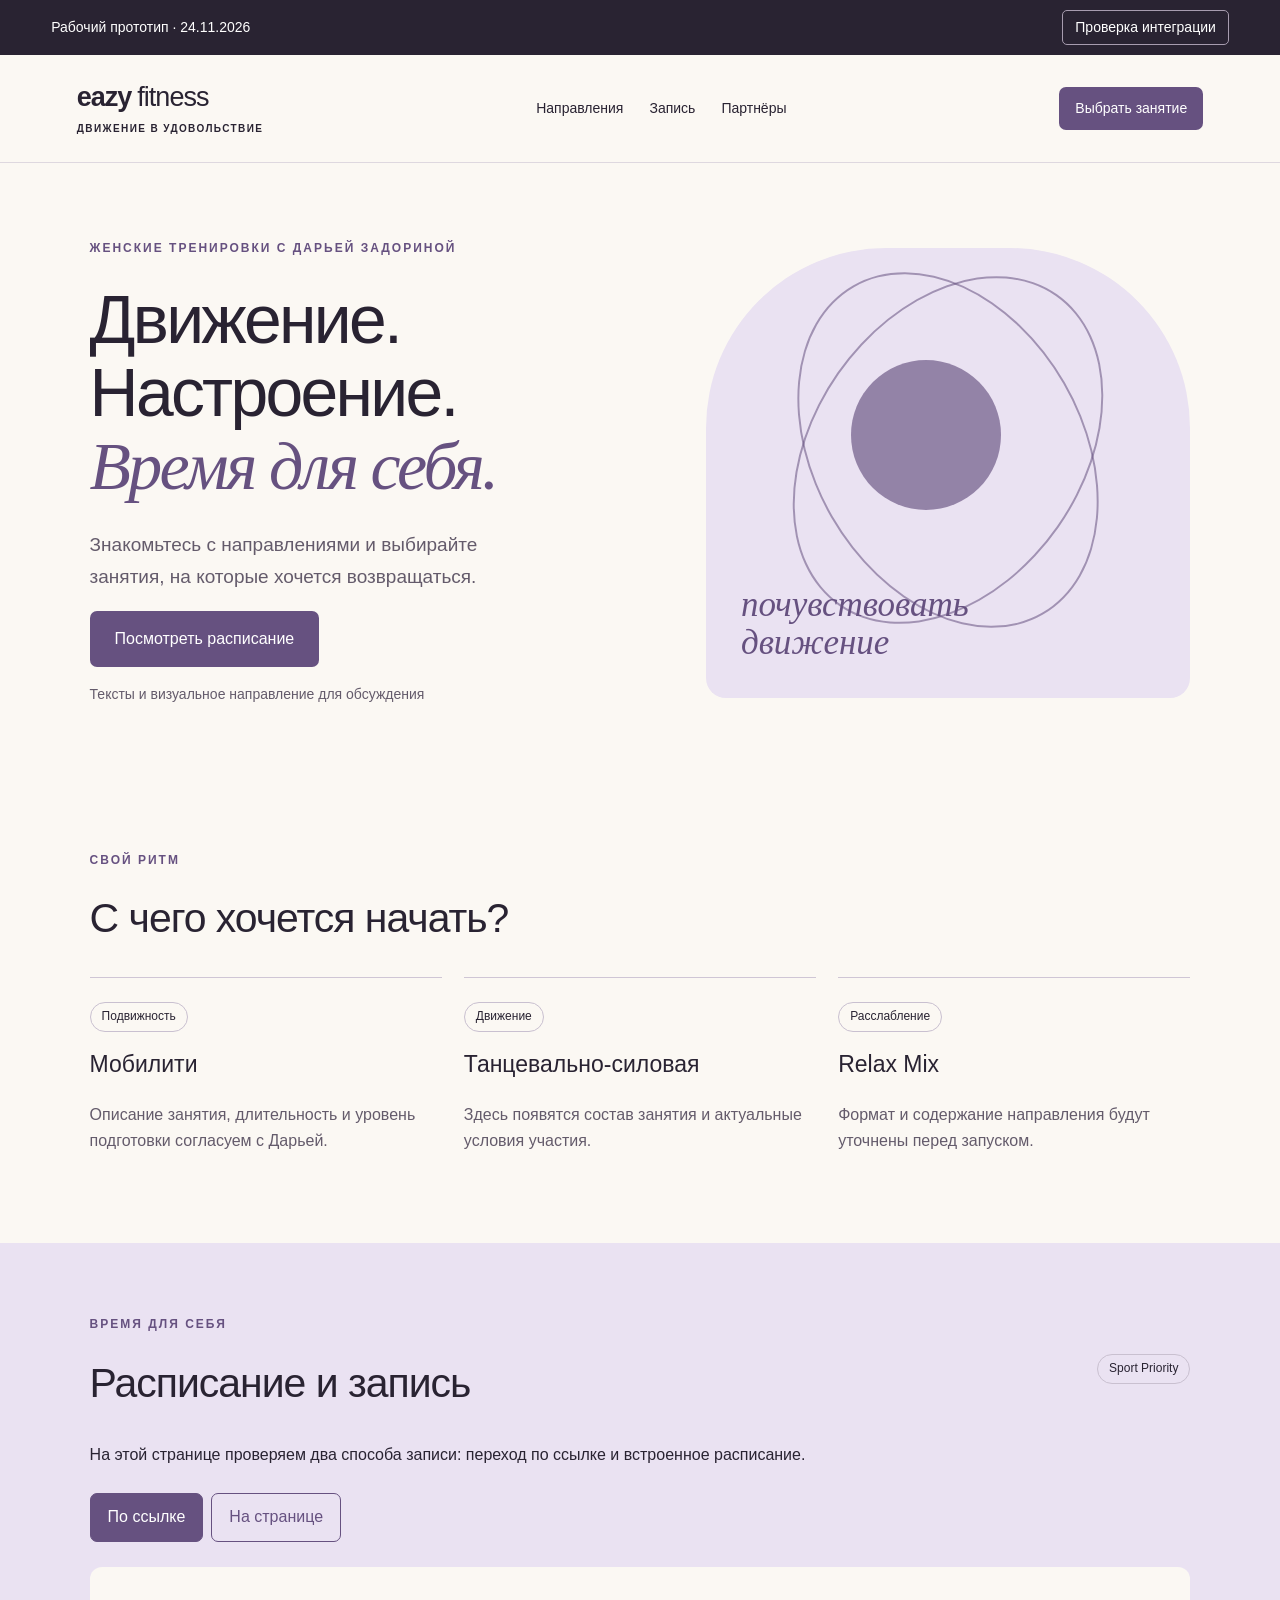
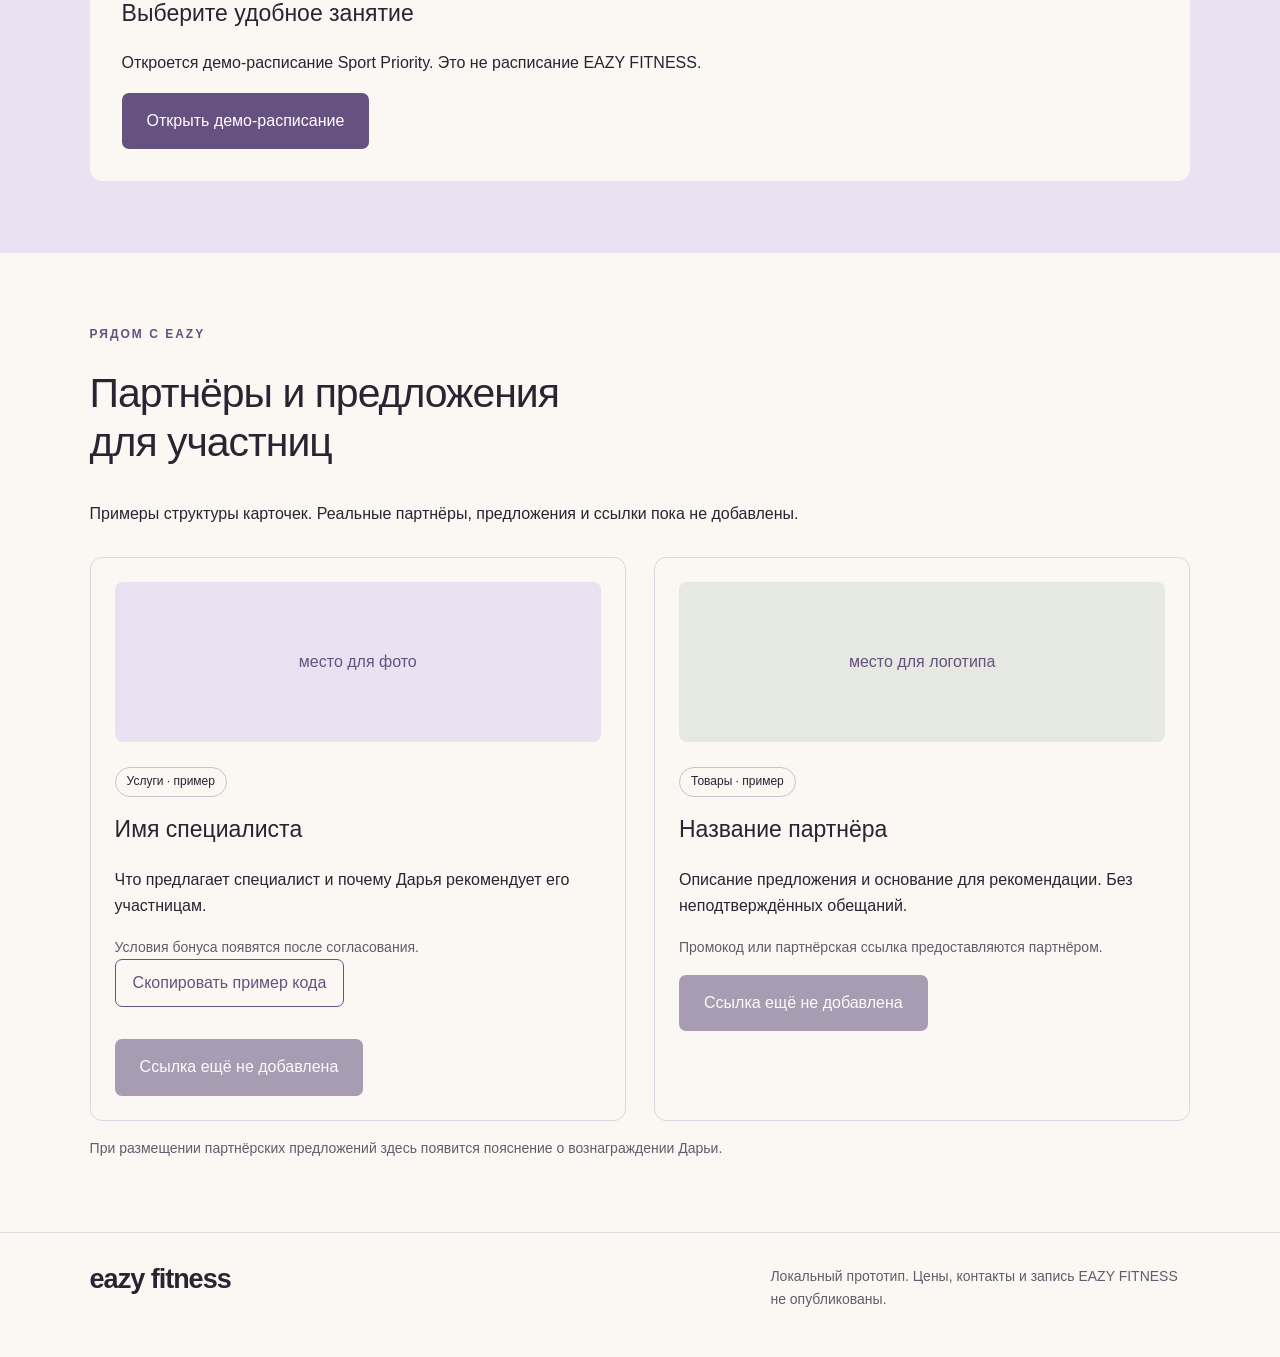
==== index.html @ 39f67a8a "Prepare prototype for GitHub Pages" ====
<!doctype html>
<html lang="ru"><head><meta charset="utf-8"><meta name="viewport" content="width=device-width,initial-scale=1"><title>EAZY FITNESS · прототип</title><link rel="stylesheet" href="styles.css"></head>
<body><div class="workbar"><span>Рабочий прототип · 24.11.2026</span><button id="tools-toggle" aria-expanded="false" aria-controls="tools">Проверка интеграции</button></div>
<aside id="tools" hidden><h2>Проверка интеграции</h2><p>Официального кода виджета пока нет. Запись не подключена. Ссылки ведут в демо-клуб Sport Priority.</p><label>Ширина макета <select id="width"><option value="100%">Вся ширина</option><option value="360px">360 px</option><option value="390px">390 px</option><option value="768px">768 px</option><option value="1200px">1200 px</option></select></label><label>Палитра <select id="palette"><option value="lavender">Лаванда</option><option value="green">Зелёный</option></select></label><p>Это изменение ширины макета. Для проверки реального телефона используйте режим устройства в браузере.</p><p id="analytics-status"></p><button id="clear-events">Очистить локальные события</button><pre id="events" aria-live="polite"></pre></aside>
<div id="page"><header><a class="brand" href="#home">eazy<span>fitness</span><small>ДВИЖЕНИЕ В УДОВОЛЬСТВИЕ</small></a><nav aria-label="Основная навигация"><a href="#directions">Направления</a><a href="#schedule">Запись</a><a href="#partners">Партнёры</a></nav><a class="button small" href="#schedule">Выбрать занятие</a></header>
<main><section class="hero" id="home"><div><p class="eyebrow">ЖЕНСКИЕ ТРЕНИРОВКИ С ДАРЬЕЙ ЗАДОРИНОЙ</p><h1>Движение.<br>Настроение.<br><em>Время для себя.</em></h1><p class="lead">Знакомьтесь с направлениями и выбирайте занятия, на которые хочется возвращаться.</p><a class="button" href="#schedule">Посмотреть расписание</a><p class="note">Тексты и визуальное направление для обсуждения</p></div><div class="art" aria-label="Абстрактная иллюстрация движения"><div class="orbit one"></div><div class="orbit two"></div><div class="orb"></div><span>почувствовать<br>движение</span></div></section>
<section id="directions"><p class="eyebrow">СВОЙ РИТМ</p><h2>С чего хочется начать?</h2><div class="direction-grid"><article><span class="chip">Подвижность</span><h3>Мобилити</h3><p>Описание занятия, длительность и уровень подготовки согласуем с Дарьей.</p></article><article><span class="chip">Движение</span><h3>Танцевально-силовая</h3><p>Здесь появятся состав занятия и актуальные условия участия.</p></article><article><span class="chip">Расслабление</span><h3>Relax Mix</h3><p>Формат и содержание направления будут уточнены перед запуском.</p></article></div></section>
<section id="schedule" class="schedule"><div class="section-top"><div><p class="eyebrow">ВРЕМЯ ДЛЯ СЕБЯ</p><h2>Расписание и запись</h2></div><span class="chip">Sport Priority</span></div><p>На этой странице проверяем два способа записи: переход по ссылке и встроенное расписание.</p><div class="tabs" role="group" aria-label="Способ просмотра расписания"><button id="link-mode" aria-pressed="true">По ссылке</button><button id="widget-mode" aria-pressed="false">На странице</button></div><div id="link-panel"><h3>Выберите удобное занятие</h3><p>Откроется демо-расписание Sport Priority. Это не расписание EAZY FITNESS.</p><a id="booking-link" class="button" target="_blank" rel="noopener noreferrer">Открыть демо-расписание</a></div><div id="widget-panel" hidden><div id="widget-placeholder"><h3>Место для виджета</h3><p>Ожидаем официальный код и рекомендации по размерам от Sport Priority.</p><p class="note">Этот блок показывает только место размещения. Реальный виджет ещё не установлен.</p></div><iframe id="widget-frame" title="Расписание Sport Priority" src="about:blank" hidden></iframe><p class="note">Если расписание не загрузилось, <a id="fallback-link" target="_blank" rel="noopener noreferrer">откройте демо по ссылке</a>.</p></div></section>
<section id="partners"><p class="eyebrow">РЯДОМ С EAZY</p><h2>Партнёры и предложения<br>для участниц</h2><p>Примеры структуры карточек. Реальные партнёры, предложения и ссылки пока не добавлены.</p><div class="partner-grid"><article class="partner"><div class="partner-image">место для фото</div><span class="chip">Услуги · пример</span><h3>Имя специалиста</h3><p>Что предлагает специалист и почему Дарья рекомендует его участницам.</p><p class="note">Условия бонуса появятся после согласования.</p><button id="copy-code" class="secondary" data-code="DEMO-CODE">Скопировать пример кода</button><p id="copy-status" role="status"></p><button class="button" disabled>Ссылка ещё не добавлена</button></article><article class="partner"><div class="partner-image alt">место для логотипа</div><span class="chip">Товары · пример</span><h3>Название партнёра</h3><p>Описание предложения и основание для рекомендации. Без неподтверждённых обещаний.</p><p class="note">Промокод или партнёрская ссылка предоставляются партнёром.</p><button class="button" disabled>Ссылка ещё не добавлена</button></article></div><p class="note">При размещении партнёрских предложений здесь появится пояснение о вознаграждении Дарьи.</p></section></main><footer><span class="brand">eazy fitness</span><p>Локальный прототип. Цены, контакты и запись EAZY FITNESS не опубликованы.</p></footer></div><script src="config.js"></script><script src="app.js"></script></body></html>
---- styles.css ----
*{box-sizing:border-box}html{scroll-behavior:smooth;scroll-padding-top:24px}body{margin:0;background:#efedf2;color:#292332;font:16px/1.65 "Segoe UI",Arial,sans-serif;--accent:#665180;--soft:#eae2f2;--paper:#fbf8f3;--muted:#645b6b}body.green{--accent:#37634d;--soft:#e1ecdf;--paper:#fbfaf4}a{color:inherit}button,select{font:inherit}button,a{-webkit-tap-highlight-color:transparent}button{cursor:pointer}button:disabled{cursor:default;opacity:.55}button:focus-visible,a:focus-visible,select:focus-visible{outline:3px solid #c27828;outline-offset:4px}[hidden]{display:none!important}.workbar{background:#292332;color:white;padding:10px 4%;display:flex;justify-content:space-between;gap:12px;align-items:center;font-size:14px}.workbar button{background:transparent;border:1px solid #a79caf;color:white;border-radius:5px;padding:5px 12px}#tools{padding:24px 5%;background:#e7e2ea;border-bottom:1px solid #b6aebe}#tools label{display:inline-block;margin:0 24px 12px 0}#tools select{margin-left:10px;padding:5px}#tools pre{white-space:pre-wrap;overflow-wrap:anywhere;font-size:14px}#page{width:100%;max-width:1440px;margin:auto;background:var(--paper);overflow-wrap:break-word}header{padding:28px 6%;display:flex;align-items:center;justify-content:space-between;gap:24px;border-bottom:1px solid #ded8df}.brand{text-decoration:none;font-size:27px;font-weight:600;line-height:1.1;letter-spacing:-1px}.brand span{font-weight:300;margin-left:6px}.brand small{display:block;letter-spacing:1.4px;font-size:10px;margin-top:10px}nav{display:flex;gap:26px;font-size:14px}nav a{text-decoration:none}section{padding:72px 7%}h1,h2,h3,p{margin-top:0}h1{font-size:clamp(44px,5.3vw,76px);line-height:1.08;letter-spacing:-2.7px;font-weight:450;margin-bottom:26px}h1 em{font-family:Georgia,serif;font-weight:400;color:var(--accent)}h2{font-size:clamp(29px,3.2vw,42px);line-height:1.2;letter-spacing:-1px;font-weight:450}h3{font-size:23px;line-height:1.25;font-weight:500}.eyebrow{font-size:12px;letter-spacing:2px;color:var(--accent);font-weight:600;margin-bottom:24px}.hero{display:grid;grid-template-columns:1.2fr 1fr;gap:35px;align-items:center;padding-top:76px}.lead{max-width:430px;color:var(--muted);font-size:19px}.button{display:inline-block;background:var(--accent);color:white;border:0;text-decoration:none;padding:15px 25px;border-radius:7px;font-size:16px;font-weight:500}.small{padding:10px 16px;font-size:14px}.note{font-size:14px;color:var(--muted);margin:16px 0 0}.art{position:relative;min-height:450px;background:var(--soft);border-radius:180px 180px 20px 20px;overflow:hidden}.orbit{position:absolute;width:270px;height:380px;border:2px solid var(--accent);border-radius:50%;left:50%;top:45%;opacity:.55}.one{transform:translate(-50%,-50%) rotate(35deg)}.two{transform:translate(-50%,-50%) rotate(-30deg)}.orb{position:absolute;width:150px;height:150px;border-radius:50%;background:var(--accent);top:25%;left:30%;opacity:.65}.art span{position:absolute;bottom:35px;left:35px;font:italic 35px/1.1 Georgia;color:var(--accent)}.direction-grid{display:grid;grid-template-columns:repeat(3,1fr);gap:22px}.direction-grid article{border-top:1px solid #cfc6d5;padding-top:24px}.chip{display:inline-block;font-size:12px;border:1px solid #c9c0d0;padding:4px 11px;border-radius:20px;margin-bottom:18px}.direction-grid p{color:var(--muted)}.schedule{background:var(--soft)}.section-top{display:flex;align-items:center;justify-content:space-between;gap:20px}.tabs{display:flex;gap:8px;margin:25px 0}.tabs button,.secondary{background:transparent;border:1px solid var(--accent);color:var(--accent);border-radius:7px;padding:10px 17px}.tabs button[aria-pressed=true]{background:var(--accent);color:white}#link-panel,#widget-panel{background:var(--paper);border-radius:12px;padding:32px}#widget-placeholder{padding:60px 20px;text-align:center;border:1px dashed var(--accent);border-radius:8px}iframe{display:block;width:100%;height:720px;border:0}.partner-grid{display:grid;grid-template-columns:1fr 1fr;gap:28px;margin-top:30px}.partner{border:1px solid #ddd5e2;border-radius:12px;padding:24px}.partner-image{height:160px;display:grid;place-items:center;background:var(--soft);color:var(--accent);border-radius:8px;margin-bottom:25px}.partner-image.alt{background:#e6e9e1}.partner .button{margin-top:16px}footer{border-top:1px solid #ded8df;padding:32px 7%;display:flex;justify-content:space-between;gap:30px}footer p{font-size:14px;max-width:420px;color:var(--muted)}@media(max-width:760px){header{padding:22px 6%;flex-wrap:wrap}header>.button{display:none}nav{width:100%;gap:24px}.hero{grid-template-columns:1fr}.art{min-height:310px;max-width:460px}section{padding:46px 7%}.direction-grid,.partner-grid{grid-template-columns:1fr}.workbar{align-items:flex-start;flex-direction:column}h1{font-size:48px}.section-top{align-items:flex-start}#link-panel,#widget-panel{padding:20px}.tabs button{padding:10px 12px}footer{flex-direction:column}iframe{height:760px}}
@media(prefers-reduced-motion:reduce){html{scroll-behavior:auto}}
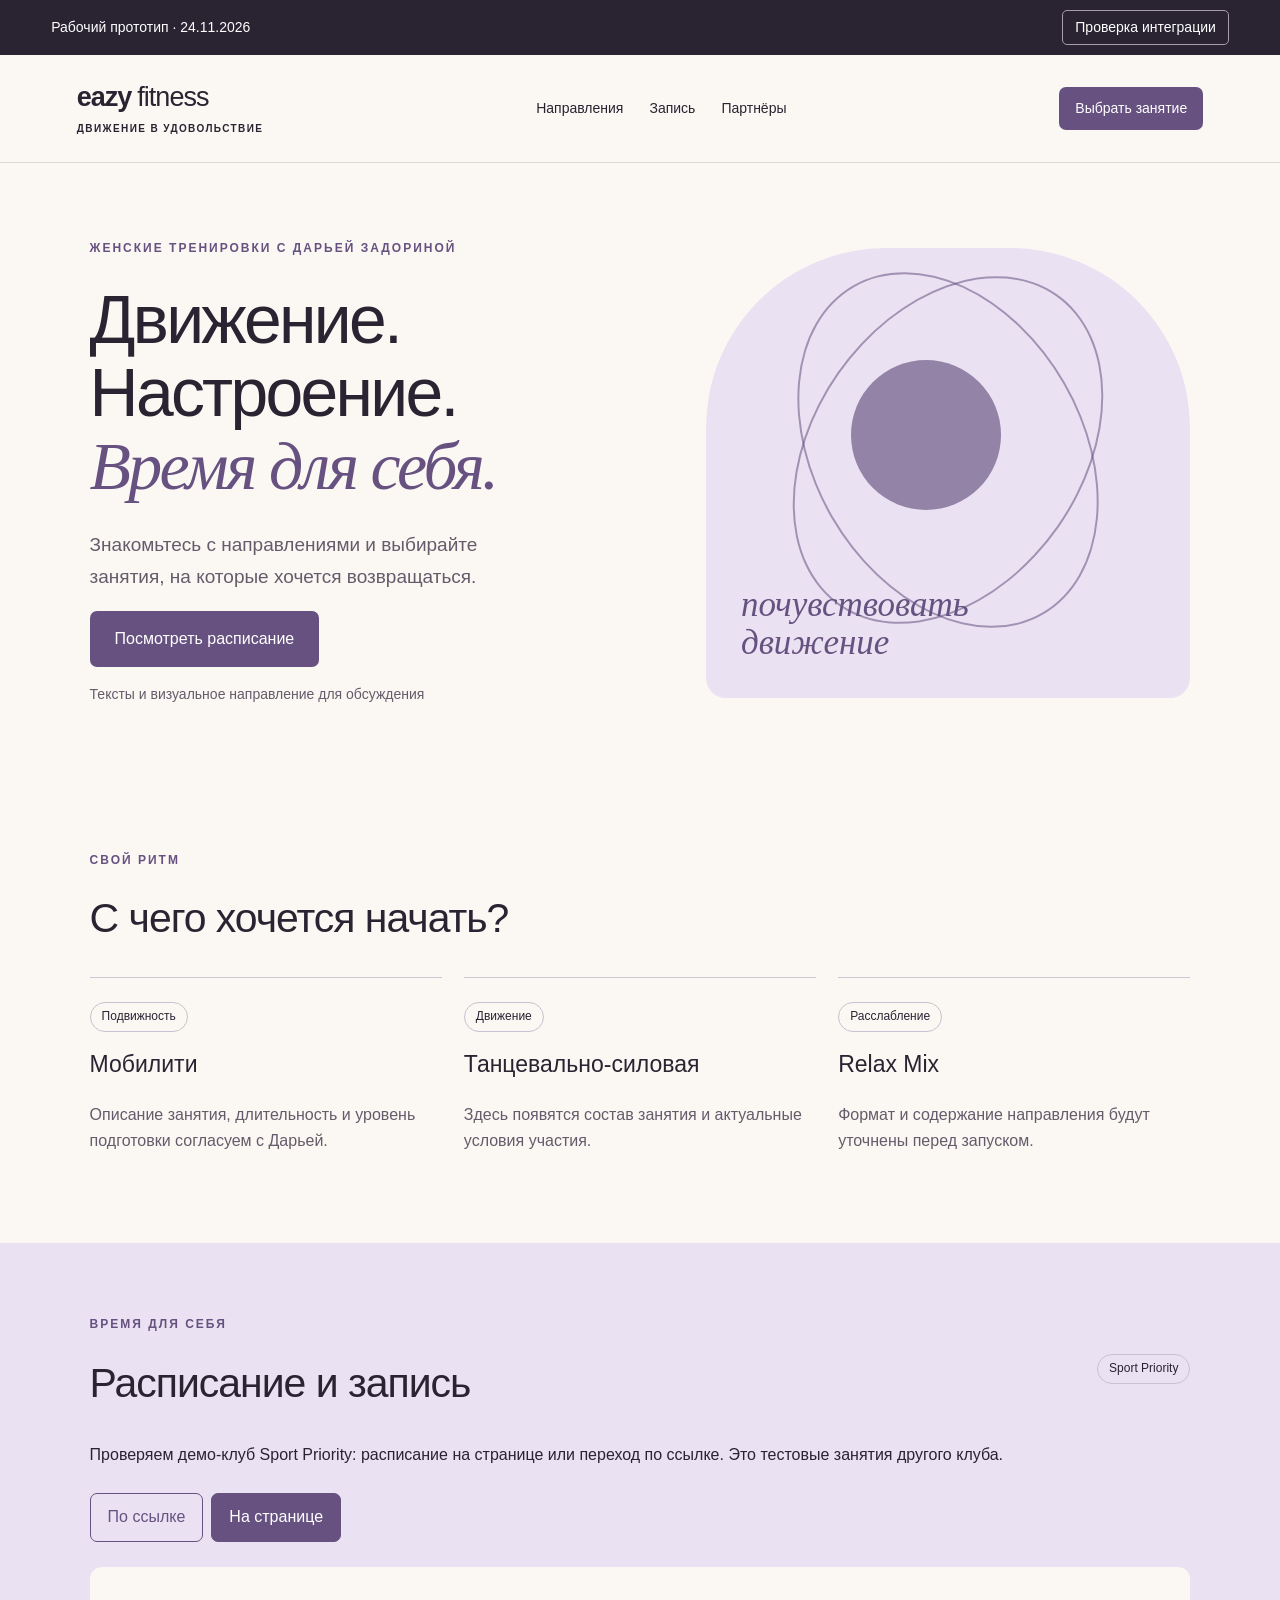
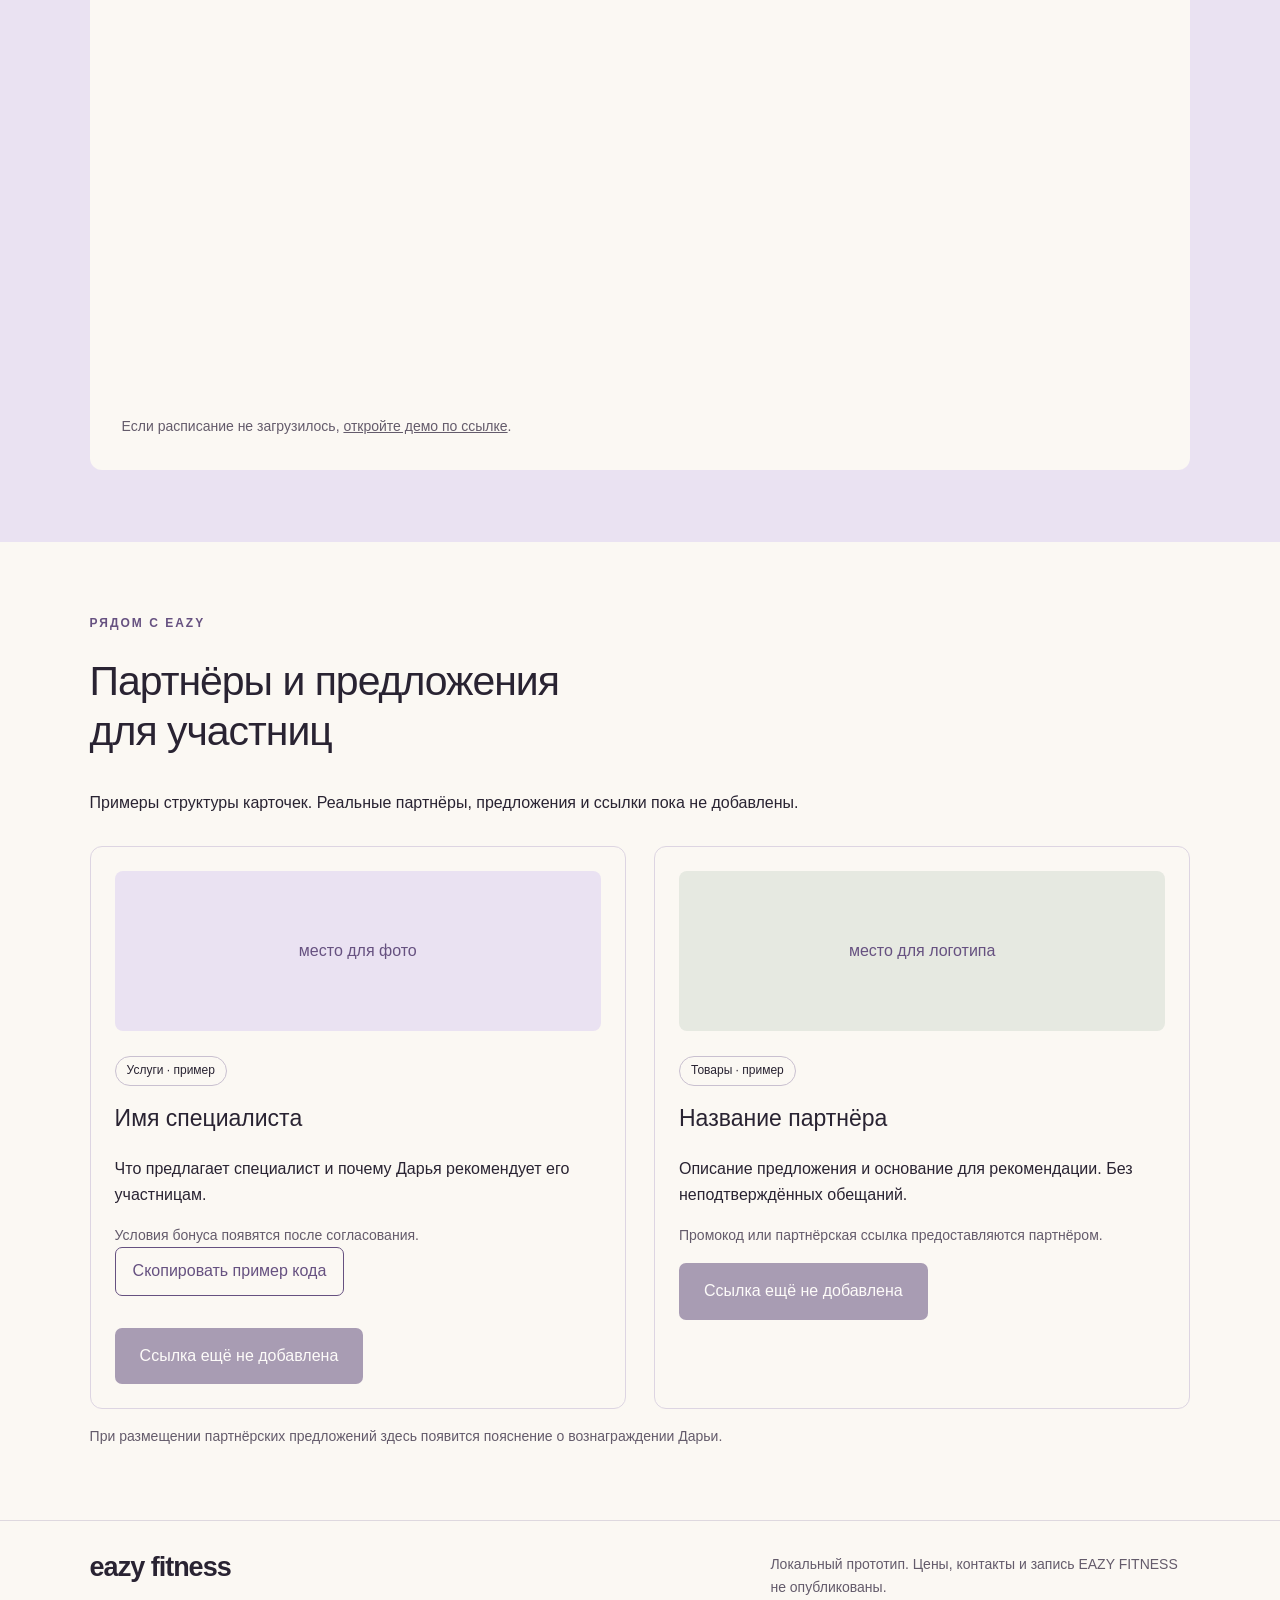
==== commit 6e018be4: "Опубликовать демо-расписание Sport Priority на черновом сайте" ====
--- a/index.html
+++ b/index.html
@@ -1,9 +1,9 @@
 <!doctype html>
 <html lang="ru"><head><meta charset="utf-8"><meta name="viewport" content="width=device-width,initial-scale=1"><title>EAZY FITNESS · прототип</title><link rel="stylesheet" href="styles.css"></head>
 <body><div class="workbar"><span>Рабочий прототип · 24.11.2026</span><button id="tools-toggle" aria-expanded="false" aria-controls="tools">Проверка интеграции</button></div>
-<aside id="tools" hidden><h2>Проверка интеграции</h2><p>Официального кода виджета пока нет. Запись не подключена. Ссылки ведут в демо-клуб Sport Priority.</p><label>Ширина макета <select id="width"><option value="100%">Вся ширина</option><option value="360px">360 px</option><option value="390px">390 px</option><option value="768px">768 px</option><option value="1200px">1200 px</option></select></label><label>Палитра <select id="palette"><option value="lavender">Лаванда</option><option value="green">Зелёный</option></select></label><p>Это изменение ширины макета. Для проверки реального телефона используйте режим устройства в браузере.</p><p id="analytics-status"></p><button id="clear-events">Очистить локальные события</button><pre id="events" aria-live="polite"></pre></aside>
+<aside id="tools" hidden><h2>Проверка интеграции</h2><p>Подключён официальный виджет демо-клуба Sport Priority. Это не расписание EAZY FITNESS. Не создавайте реальные записи и оплаты.</p><label>Ширина макета <select id="width"><option value="100%">Вся ширина</option><option value="360px">360 px</option><option value="390px">390 px</option><option value="768px">768 px</option><option value="1200px">1200 px</option></select></label><label>Палитра <select id="palette"><option value="lavender">Лаванда</option><option value="green">Зелёный</option></select></label><p>Это изменение ширины макета. Для проверки реального телефона используйте режим устройства в браузере.</p><p id="analytics-status"></p><button id="clear-events">Очистить локальные события</button><pre id="events" aria-live="polite"></pre></aside>
 <div id="page"><header><a class="brand" href="#home">eazy<span>fitness</span><small>ДВИЖЕНИЕ В УДОВОЛЬСТВИЕ</small></a><nav aria-label="Основная навигация"><a href="#directions">Направления</a><a href="#schedule">Запись</a><a href="#partners">Партнёры</a></nav><a class="button small" href="#schedule">Выбрать занятие</a></header>
 <main><section class="hero" id="home"><div><p class="eyebrow">ЖЕНСКИЕ ТРЕНИРОВКИ С ДАРЬЕЙ ЗАДОРИНОЙ</p><h1>Движение.<br>Настроение.<br><em>Время для себя.</em></h1><p class="lead">Знакомьтесь с направлениями и выбирайте занятия, на которые хочется возвращаться.</p><a class="button" href="#schedule">Посмотреть расписание</a><p class="note">Тексты и визуальное направление для обсуждения</p></div><div class="art" aria-label="Абстрактная иллюстрация движения"><div class="orbit one"></div><div class="orbit two"></div><div class="orb"></div><span>почувствовать<br>движение</span></div></section>
 <section id="directions"><p class="eyebrow">СВОЙ РИТМ</p><h2>С чего хочется начать?</h2><div class="direction-grid"><article><span class="chip">Подвижность</span><h3>Мобилити</h3><p>Описание занятия, длительность и уровень подготовки согласуем с Дарьей.</p></article><article><span class="chip">Движение</span><h3>Танцевально-силовая</h3><p>Здесь появятся состав занятия и актуальные условия участия.</p></article><article><span class="chip">Расслабление</span><h3>Relax Mix</h3><p>Формат и содержание направления будут уточнены перед запуском.</p></article></div></section>
-<section id="schedule" class="schedule"><div class="section-top"><div><p class="eyebrow">ВРЕМЯ ДЛЯ СЕБЯ</p><h2>Расписание и запись</h2></div><span class="chip">Sport Priority</span></div><p>На этой странице проверяем два способа записи: переход по ссылке и встроенное расписание.</p><div class="tabs" role="group" aria-label="Способ просмотра расписания"><button id="link-mode" aria-pressed="true">По ссылке</button><button id="widget-mode" aria-pressed="false">На странице</button></div><div id="link-panel"><h3>Выберите удобное занятие</h3><p>Откроется демо-расписание Sport Priority. Это не расписание EAZY FITNESS.</p><a id="booking-link" class="button" target="_blank" rel="noopener noreferrer">Открыть демо-расписание</a></div><div id="widget-panel" hidden><div id="widget-placeholder"><h3>Место для виджета</h3><p>Ожидаем официальный код и рекомендации по размерам от Sport Priority.</p><p class="note">Этот блок показывает только место размещения. Реальный виджет ещё не установлен.</p></div><iframe id="widget-frame" title="Расписание Sport Priority" src="about:blank" hidden></iframe><p class="note">Если расписание не загрузилось, <a id="fallback-link" target="_blank" rel="noopener noreferrer">откройте демо по ссылке</a>.</p></div></section>
-<section id="partners"><p class="eyebrow">РЯДОМ С EAZY</p><h2>Партнёры и предложения<br>для участниц</h2><p>Примеры структуры карточек. Реальные партнёры, предложения и ссылки пока не добавлены.</p><div class="partner-grid"><article class="partner"><div class="partner-image">место для фото</div><span class="chip">Услуги · пример</span><h3>Имя специалиста</h3><p>Что предлагает специалист и почему Дарья рекомендует его участницам.</p><p class="note">Условия бонуса появятся после согласования.</p><button id="copy-code" class="secondary" data-code="DEMO-CODE">Скопировать пример кода</button><p id="copy-status" role="status"></p><button class="button" disabled>Ссылка ещё не добавлена</button></article><article class="partner"><div class="partner-image alt">место для логотипа</div><span class="chip">Товары · пример</span><h3>Название партнёра</h3><p>Описание предложения и основание для рекомендации. Без неподтверждённых обещаний.</p><p class="note">Промокод или партнёрская ссылка предоставляются партнёром.</p><button class="button" disabled>Ссылка ещё не добавлена</button></article></div><p class="note">При размещении партнёрских предложений здесь появится пояснение о вознаграждении Дарьи.</p></section></main><footer><span class="brand">eazy fitness</span><p>Локальный прототип. Цены, контакты и запись EAZY FITNESS не опубликованы.</p></footer></div><script src="config.js"></script><script src="app.js"></script></body></html>+<section id="schedule" class="schedule"><div class="section-top"><div><p class="eyebrow">ВРЕМЯ ДЛЯ СЕБЯ</p><h2>Расписание и запись</h2></div><span class="chip">Sport Priority</span></div><p>Проверяем демо-клуб Sport Priority: расписание на странице или переход по ссылке. Это тестовые занятия другого клуба.</p><div class="tabs" role="group" aria-label="Способ просмотра расписания"><button id="link-mode" aria-pressed="true">По ссылке</button><button id="widget-mode" aria-pressed="false">На странице</button></div><div id="link-panel"><h3>Выберите удобное занятие</h3><p>Откроется демо-расписание Sport Priority. Это не расписание EAZY FITNESS.</p><a id="booking-link" class="button" target="_blank" rel="noopener noreferrer">Открыть демо-расписание</a></div><div id="widget-panel" hidden><div id="widget-placeholder"><h3>Место для виджета</h3><p>Ожидаем официальный код и рекомендации по размерам от Sport Priority.</p><p class="note">Этот блок показывает только место размещения. Реальный виджет ещё не установлен.</p></div><div id="widget-mount" hidden><div data-sportpriority-widget-id="c335c0015f1244f992b2e03455e38a95"></div></div><p class="note">Если расписание не загрузилось, <a id="fallback-link" target="_blank" rel="noopener noreferrer">откройте демо по ссылке</a>.</p></div></section>
+<section id="partners"><p class="eyebrow">РЯДОМ С EAZY</p><h2>Партнёры и предложения<br>для участниц</h2><p>Примеры структуры карточек. Реальные партнёры, предложения и ссылки пока не добавлены.</p><div class="partner-grid"><article class="partner"><div class="partner-image">место для фото</div><span class="chip">Услуги · пример</span><h3>Имя специалиста</h3><p>Что предлагает специалист и почему Дарья рекомендует его участницам.</p><p class="note">Условия бонуса появятся после согласования.</p><button id="copy-code" class="secondary" data-code="DEMO-CODE">Скопировать пример кода</button><p id="copy-status" role="status"></p><button class="button" disabled>Ссылка ещё не добавлена</button></article><article class="partner"><div class="partner-image alt">место для логотипа</div><span class="chip">Товары · пример</span><h3>Название партнёра</h3><p>Описание предложения и основание для рекомендации. Без неподтверждённых обещаний.</p><p class="note">Промокод или партнёрская ссылка предоставляются партнёром.</p><button class="button" disabled>Ссылка ещё не добавлена</button></article></div><p class="note">При размещении партнёрских предложений здесь появится пояснение о вознаграждении Дарьи.</p></section></main><footer><span class="brand">eazy fitness</span><p>Локальный прототип. Цены, контакты и запись EAZY FITNESS не опубликованы.</p></footer></div><script src="config.js"></script><script src="app.js"></script><script async defer src="https://wg.sportpriority.com/loader.js"></script></body></html>
--- a/styles.css
+++ b/styles.css
@@ -1,2 +1,3 @@
 *{box-sizing:border-box}html{scroll-behavior:smooth;scroll-padding-top:24px}body{margin:0;background:#efedf2;color:#292332;font:16px/1.65 "Segoe UI",Arial,sans-serif;--accent:#665180;--soft:#eae2f2;--paper:#fbf8f3;--muted:#645b6b}body.green{--accent:#37634d;--soft:#e1ecdf;--paper:#fbfaf4}a{color:inherit}button,select{font:inherit}button,a{-webkit-tap-highlight-color:transparent}button{cursor:pointer}button:disabled{cursor:default;opacity:.55}button:focus-visible,a:focus-visible,select:focus-visible{outline:3px solid #c27828;outline-offset:4px}[hidden]{display:none!important}.workbar{background:#292332;color:white;padding:10px 4%;display:flex;justify-content:space-between;gap:12px;align-items:center;font-size:14px}.workbar button{background:transparent;border:1px solid #a79caf;color:white;border-radius:5px;padding:5px 12px}#tools{padding:24px 5%;background:#e7e2ea;border-bottom:1px solid #b6aebe}#tools label{display:inline-block;margin:0 24px 12px 0}#tools select{margin-left:10px;padding:5px}#tools pre{white-space:pre-wrap;overflow-wrap:anywhere;font-size:14px}#page{width:100%;max-width:1440px;margin:auto;background:var(--paper);overflow-wrap:break-word}header{padding:28px 6%;display:flex;align-items:center;justify-content:space-between;gap:24px;border-bottom:1px solid #ded8df}.brand{text-decoration:none;font-size:27px;font-weight:600;line-height:1.1;letter-spacing:-1px}.brand span{font-weight:300;margin-left:6px}.brand small{display:block;letter-spacing:1.4px;font-size:10px;margin-top:10px}nav{display:flex;gap:26px;font-size:14px}nav a{text-decoration:none}section{padding:72px 7%}h1,h2,h3,p{margin-top:0}h1{font-size:clamp(44px,5.3vw,76px);line-height:1.08;letter-spacing:-2.7px;font-weight:450;margin-bottom:26px}h1 em{font-family:Georgia,serif;font-weight:400;color:var(--accent)}h2{font-size:clamp(29px,3.2vw,42px);line-height:1.2;letter-spacing:-1px;font-weight:450}h3{font-size:23px;line-height:1.25;font-weight:500}.eyebrow{font-size:12px;letter-spacing:2px;color:var(--accent);font-weight:600;margin-bottom:24px}.hero{display:grid;grid-template-columns:1.2fr 1fr;gap:35px;align-items:center;padding-top:76px}.lead{max-width:430px;color:var(--muted);font-size:19px}.button{display:inline-block;background:var(--accent);color:white;border:0;text-decoration:none;padding:15px 25px;border-radius:7px;font-size:16px;font-weight:500}.small{padding:10px 16px;font-size:14px}.note{font-size:14px;color:var(--muted);margin:16px 0 0}.art{position:relative;min-height:450px;background:var(--soft);border-radius:180px 180px 20px 20px;overflow:hidden}.orbit{position:absolute;width:270px;height:380px;border:2px solid var(--accent);border-radius:50%;left:50%;top:45%;opacity:.55}.one{transform:translate(-50%,-50%) rotate(35deg)}.two{transform:translate(-50%,-50%) rotate(-30deg)}.orb{position:absolute;width:150px;height:150px;border-radius:50%;background:var(--accent);top:25%;left:30%;opacity:.65}.art span{position:absolute;bottom:35px;left:35px;font:italic 35px/1.1 Georgia;color:var(--accent)}.direction-grid{display:grid;grid-template-columns:repeat(3,1fr);gap:22px}.direction-grid article{border-top:1px solid #cfc6d5;padding-top:24px}.chip{display:inline-block;font-size:12px;border:1px solid #c9c0d0;padding:4px 11px;border-radius:20px;margin-bottom:18px}.direction-grid p{color:var(--muted)}.schedule{background:var(--soft)}.section-top{display:flex;align-items:center;justify-content:space-between;gap:20px}.tabs{display:flex;gap:8px;margin:25px 0}.tabs button,.secondary{background:transparent;border:1px solid var(--accent);color:var(--accent);border-radius:7px;padding:10px 17px}.tabs button[aria-pressed=true]{background:var(--accent);color:white}#link-panel,#widget-panel{background:var(--paper);border-radius:12px;padding:32px}#widget-placeholder{padding:60px 20px;text-align:center;border:1px dashed var(--accent);border-radius:8px}iframe{display:block;width:100%;height:720px;border:0}.partner-grid{display:grid;grid-template-columns:1fr 1fr;gap:28px;margin-top:30px}.partner{border:1px solid #ddd5e2;border-radius:12px;padding:24px}.partner-image{height:160px;display:grid;place-items:center;background:var(--soft);color:var(--accent);border-radius:8px;margin-bottom:25px}.partner-image.alt{background:#e6e9e1}.partner .button{margin-top:16px}footer{border-top:1px solid #ded8df;padding:32px 7%;display:flex;justify-content:space-between;gap:30px}footer p{font-size:14px;max-width:420px;color:var(--muted)}@media(max-width:760px){header{padding:22px 6%;flex-wrap:wrap}header>.button{display:none}nav{width:100%;gap:24px}.hero{grid-template-columns:1fr}.art{min-height:310px;max-width:460px}section{padding:46px 7%}.direction-grid,.partner-grid{grid-template-columns:1fr}.workbar{align-items:flex-start;flex-direction:column}h1{font-size:48px}.section-top{align-items:flex-start}#link-panel,#widget-panel{padding:20px}.tabs button{padding:10px 12px}footer{flex-direction:column}iframe{height:760px}}
-@media(prefers-reduced-motion:reduce){html{scroll-behavior:auto}}+@media(prefers-reduced-motion:reduce){html{scroll-behavior:auto}}
+#widget-mount{min-height:400px;max-width:100%;overflow-x:auto}#widget-mount iframe{max-width:100%}
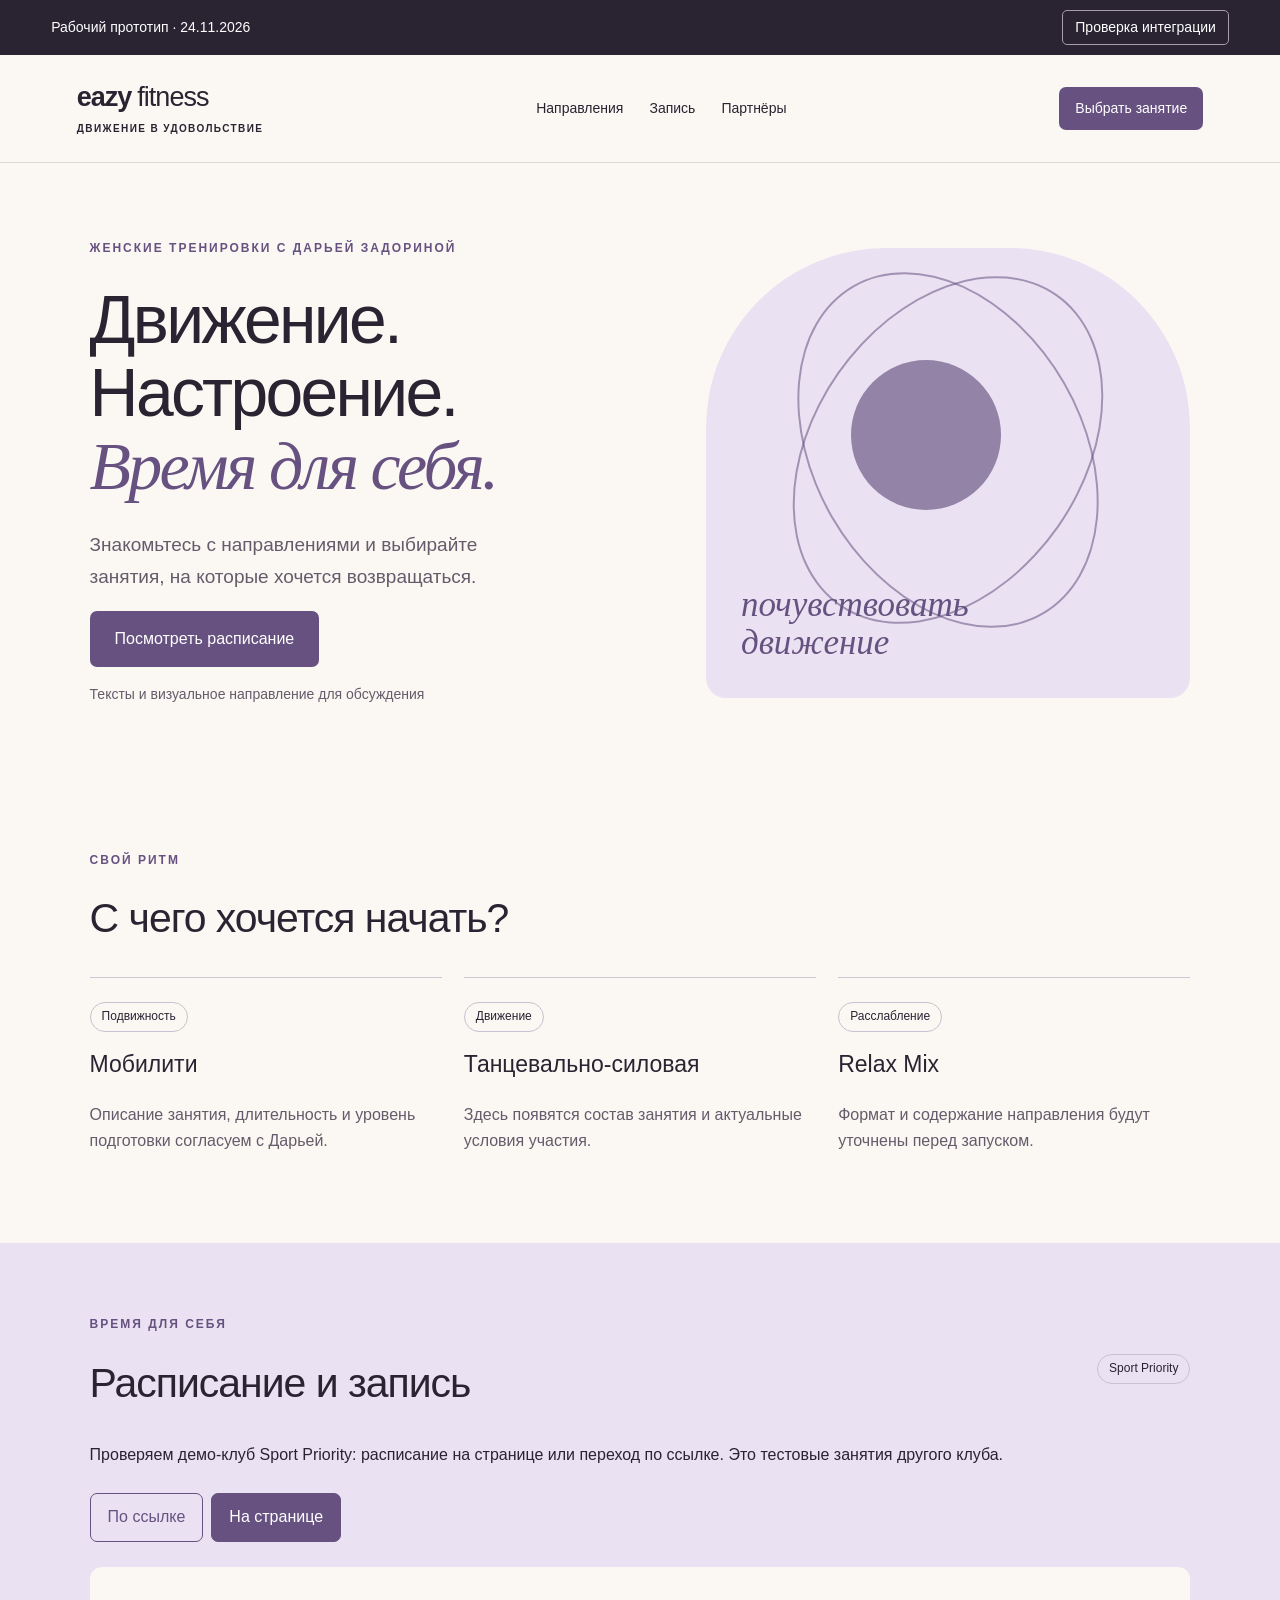
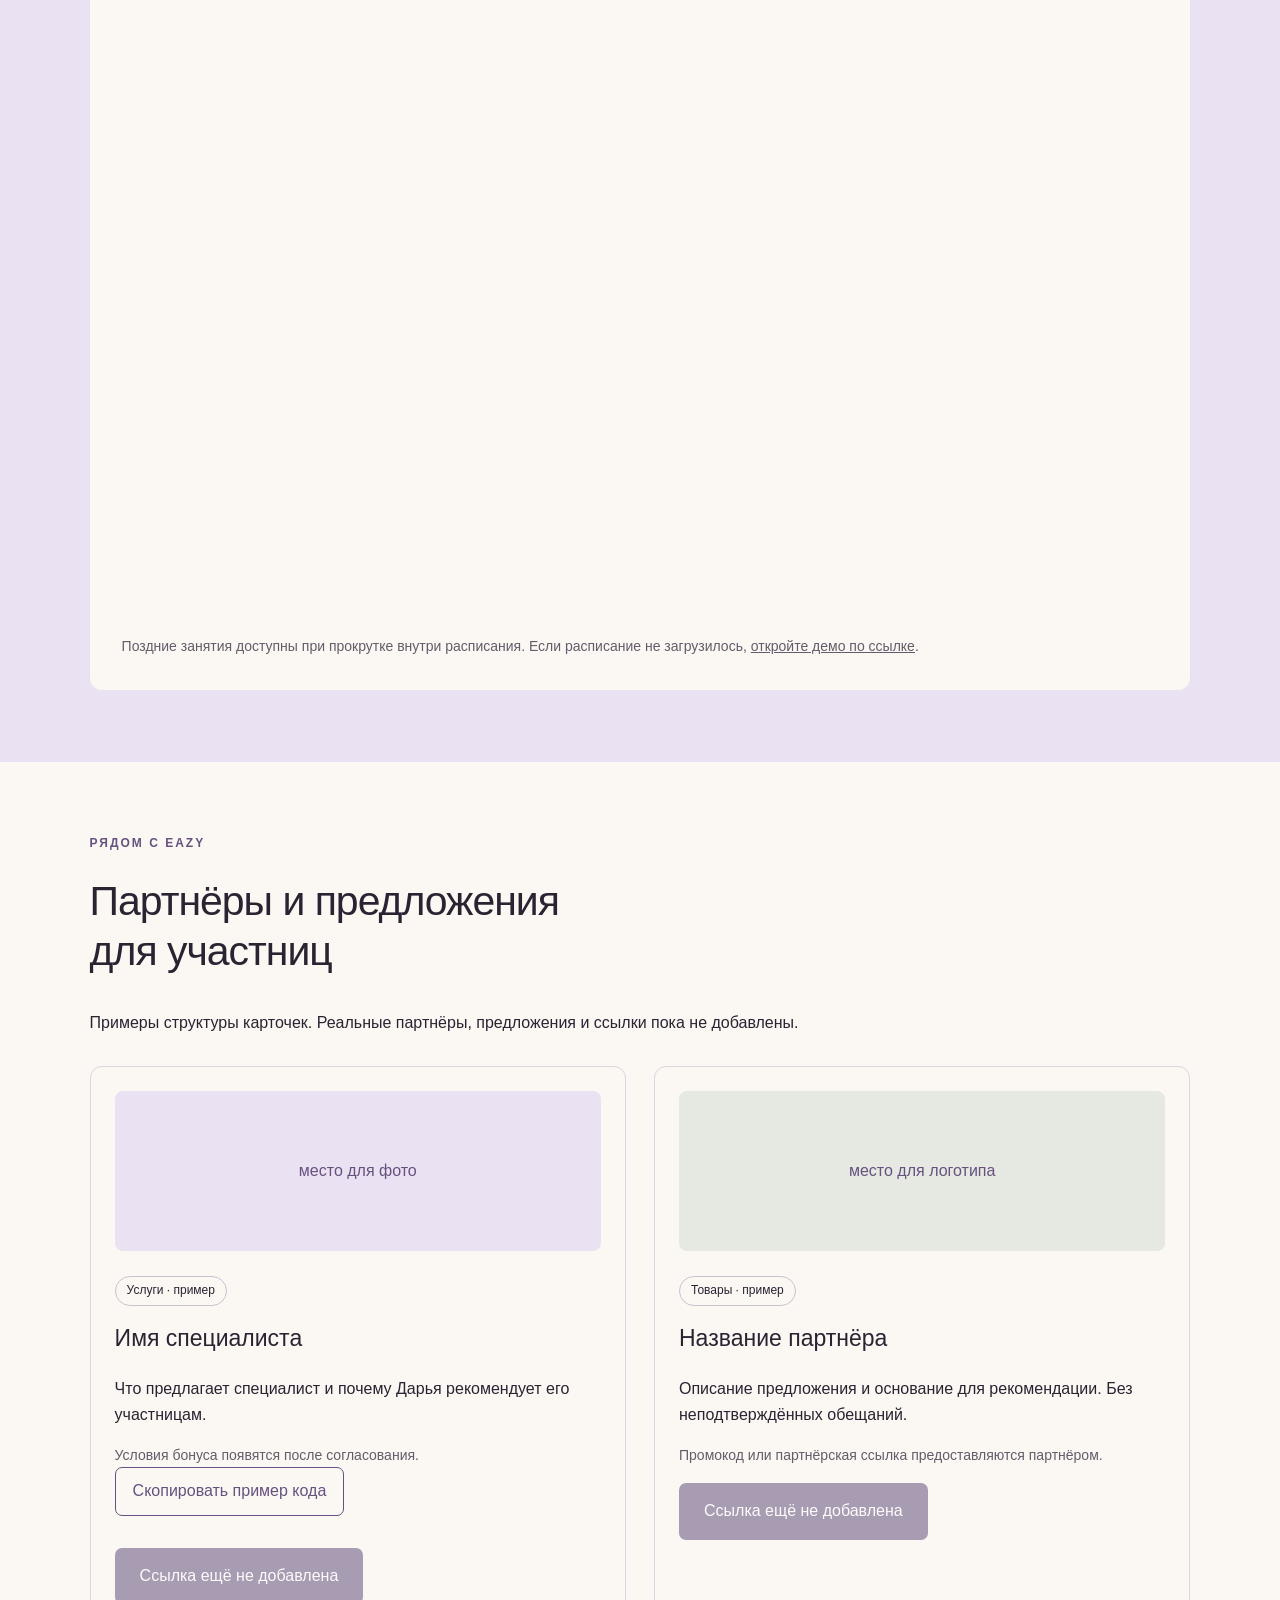
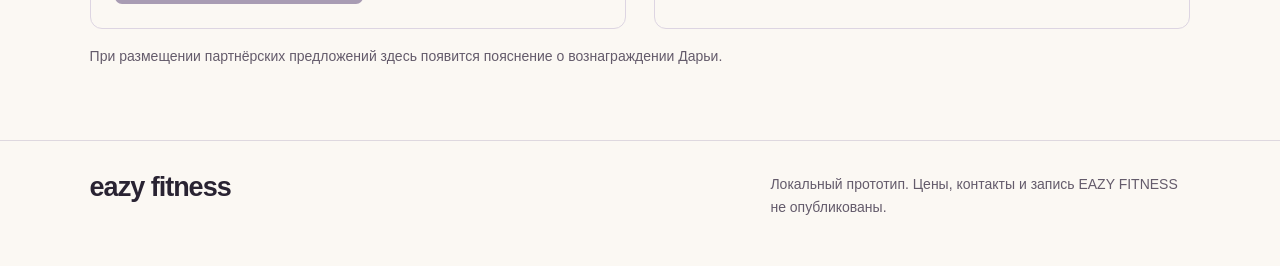
==== commit 29281dd4: "Ограничить высоту расписания и добавить внутреннюю прокрутку" ====
--- a/index.html
+++ b/index.html
@@ -1,9 +1,9 @@
 <!doctype html>
-<html lang="ru"><head><meta charset="utf-8"><meta name="viewport" content="width=device-width,initial-scale=1"><title>EAZY FITNESS · прототип</title><link rel="stylesheet" href="styles.css"></head>
+<html lang="ru"><head><meta charset="utf-8"><meta name="viewport" content="width=device-width,initial-scale=1"><title>EAZY FITNESS · прототип</title><link rel="stylesheet" href="styles.css?v=20261125-compact1"></head>
 <body><div class="workbar"><span>Рабочий прототип · 24.11.2026</span><button id="tools-toggle" aria-expanded="false" aria-controls="tools">Проверка интеграции</button></div>
 <aside id="tools" hidden><h2>Проверка интеграции</h2><p>Подключён официальный виджет демо-клуба Sport Priority. Это не расписание EAZY FITNESS. Не создавайте реальные записи и оплаты.</p><label>Ширина макета <select id="width"><option value="100%">Вся ширина</option><option value="360px">360 px</option><option value="390px">390 px</option><option value="768px">768 px</option><option value="1200px">1200 px</option></select></label><label>Палитра <select id="palette"><option value="lavender">Лаванда</option><option value="green">Зелёный</option></select></label><p>Это изменение ширины макета. Для проверки реального телефона используйте режим устройства в браузере.</p><p id="analytics-status"></p><button id="clear-events">Очистить локальные события</button><pre id="events" aria-live="polite"></pre></aside>
 <div id="page"><header><a class="brand" href="#home">eazy<span>fitness</span><small>ДВИЖЕНИЕ В УДОВОЛЬСТВИЕ</small></a><nav aria-label="Основная навигация"><a href="#directions">Направления</a><a href="#schedule">Запись</a><a href="#partners">Партнёры</a></nav><a class="button small" href="#schedule">Выбрать занятие</a></header>
 <main><section class="hero" id="home"><div><p class="eyebrow">ЖЕНСКИЕ ТРЕНИРОВКИ С ДАРЬЕЙ ЗАДОРИНОЙ</p><h1>Движение.<br>Настроение.<br><em>Время для себя.</em></h1><p class="lead">Знакомьтесь с направлениями и выбирайте занятия, на которые хочется возвращаться.</p><a class="button" href="#schedule">Посмотреть расписание</a><p class="note">Тексты и визуальное направление для обсуждения</p></div><div class="art" aria-label="Абстрактная иллюстрация движения"><div class="orbit one"></div><div class="orbit two"></div><div class="orb"></div><span>почувствовать<br>движение</span></div></section>
 <section id="directions"><p class="eyebrow">СВОЙ РИТМ</p><h2>С чего хочется начать?</h2><div class="direction-grid"><article><span class="chip">Подвижность</span><h3>Мобилити</h3><p>Описание занятия, длительность и уровень подготовки согласуем с Дарьей.</p></article><article><span class="chip">Движение</span><h3>Танцевально-силовая</h3><p>Здесь появятся состав занятия и актуальные условия участия.</p></article><article><span class="chip">Расслабление</span><h3>Relax Mix</h3><p>Формат и содержание направления будут уточнены перед запуском.</p></article></div></section>
-<section id="schedule" class="schedule"><div class="section-top"><div><p class="eyebrow">ВРЕМЯ ДЛЯ СЕБЯ</p><h2>Расписание и запись</h2></div><span class="chip">Sport Priority</span></div><p>Проверяем демо-клуб Sport Priority: расписание на странице или переход по ссылке. Это тестовые занятия другого клуба.</p><div class="tabs" role="group" aria-label="Способ просмотра расписания"><button id="link-mode" aria-pressed="true">По ссылке</button><button id="widget-mode" aria-pressed="false">На странице</button></div><div id="link-panel"><h3>Выберите удобное занятие</h3><p>Откроется демо-расписание Sport Priority. Это не расписание EAZY FITNESS.</p><a id="booking-link" class="button" target="_blank" rel="noopener noreferrer">Открыть демо-расписание</a></div><div id="widget-panel" hidden><div id="widget-placeholder"><h3>Место для виджета</h3><p>Ожидаем официальный код и рекомендации по размерам от Sport Priority.</p><p class="note">Этот блок показывает только место размещения. Реальный виджет ещё не установлен.</p></div><div id="widget-mount" hidden><div data-sportpriority-widget-id="c335c0015f1244f992b2e03455e38a95"></div></div><p class="note">Если расписание не загрузилось, <a id="fallback-link" target="_blank" rel="noopener noreferrer">откройте демо по ссылке</a>.</p></div></section>
-<section id="partners"><p class="eyebrow">РЯДОМ С EAZY</p><h2>Партнёры и предложения<br>для участниц</h2><p>Примеры структуры карточек. Реальные партнёры, предложения и ссылки пока не добавлены.</p><div class="partner-grid"><article class="partner"><div class="partner-image">место для фото</div><span class="chip">Услуги · пример</span><h3>Имя специалиста</h3><p>Что предлагает специалист и почему Дарья рекомендует его участницам.</p><p class="note">Условия бонуса появятся после согласования.</p><button id="copy-code" class="secondary" data-code="DEMO-CODE">Скопировать пример кода</button><p id="copy-status" role="status"></p><button class="button" disabled>Ссылка ещё не добавлена</button></article><article class="partner"><div class="partner-image alt">место для логотипа</div><span class="chip">Товары · пример</span><h3>Название партнёра</h3><p>Описание предложения и основание для рекомендации. Без неподтверждённых обещаний.</p><p class="note">Промокод или партнёрская ссылка предоставляются партнёром.</p><button class="button" disabled>Ссылка ещё не добавлена</button></article></div><p class="note">При размещении партнёрских предложений здесь появится пояснение о вознаграждении Дарьи.</p></section></main><footer><span class="brand">eazy fitness</span><p>Локальный прототип. Цены, контакты и запись EAZY FITNESS не опубликованы.</p></footer></div><script src="config.js"></script><script src="app.js"></script><script async defer src="https://wg.sportpriority.com/loader.js"></script></body></html>+<section id="schedule" class="schedule"><div class="section-top"><div><p class="eyebrow">ВРЕМЯ ДЛЯ СЕБЯ</p><h2>Расписание и запись</h2></div><span class="chip">Sport Priority</span></div><p>Проверяем демо-клуб Sport Priority: расписание на странице или переход по ссылке. Это тестовые занятия другого клуба.</p><div class="tabs" role="group" aria-label="Способ просмотра расписания"><button id="link-mode" aria-pressed="true">По ссылке</button><button id="widget-mode" aria-pressed="false">На странице</button></div><div id="link-panel"><h3>Выберите удобное занятие</h3><p>Откроется демо-расписание Sport Priority. Это не расписание EAZY FITNESS.</p><a id="booking-link" class="button" target="_blank" rel="noopener noreferrer">Открыть демо-расписание</a></div><div id="widget-panel" hidden><div id="widget-placeholder"><h3>Место для виджета</h3><p>Ожидаем официальный код и рекомендации по размерам от Sport Priority.</p><p class="note">Этот блок показывает только место размещения. Реальный виджет ещё не установлен.</p></div><div id="widget-mount" tabindex="0" role="region" aria-label="Расписание занятий с внутренней прокруткой" hidden><div data-sportpriority-widget-id="c335c0015f1244f992b2e03455e38a95"></div></div><p class="note">Поздние занятия доступны при прокрутке внутри расписания. Если расписание не загрузилось, <a id="fallback-link" target="_blank" rel="noopener noreferrer">откройте демо по ссылке</a>.</p></div></section>
+<section id="partners"><p class="eyebrow">РЯДОМ С EAZY</p><h2>Партнёры и предложения<br>для участниц</h2><p>Примеры структуры карточек. Реальные партнёры, предложения и ссылки пока не добавлены.</p><div class="partner-grid"><article class="partner"><div class="partner-image">место для фото</div><span class="chip">Услуги · пример</span><h3>Имя специалиста</h3><p>Что предлагает специалист и почему Дарья рекомендует его участницам.</p><p class="note">Условия бонуса появятся после согласования.</p><button id="copy-code" class="secondary" data-code="DEMO-CODE">Скопировать пример кода</button><p id="copy-status" role="status"></p><button class="button" disabled>Ссылка ещё не добавлена</button></article><article class="partner"><div class="partner-image alt">место для логотипа</div><span class="chip">Товары · пример</span><h3>Название партнёра</h3><p>Описание предложения и основание для рекомендации. Без неподтверждённых обещаний.</p><p class="note">Промокод или партнёрская ссылка предоставляются партнёром.</p><button class="button" disabled>Ссылка ещё не добавлена</button></article></div><p class="note">При размещении партнёрских предложений здесь появится пояснение о вознаграждении Дарьи.</p></section></main><footer><span class="brand">eazy fitness</span><p>Локальный прототип. Цены, контакты и запись EAZY FITNESS не опубликованы.</p></footer></div><script src="config.js?v=20261125-widget1"></script><script src="app.js?v=20261125-widget1"></script><script async defer src="https://wg.sportpriority.com/loader.js"></script></body></html>
--- a/styles.css
+++ b/styles.css
@@ -1,3 +1,3 @@
 *{box-sizing:border-box}html{scroll-behavior:smooth;scroll-padding-top:24px}body{margin:0;background:#efedf2;color:#292332;font:16px/1.65 "Segoe UI",Arial,sans-serif;--accent:#665180;--soft:#eae2f2;--paper:#fbf8f3;--muted:#645b6b}body.green{--accent:#37634d;--soft:#e1ecdf;--paper:#fbfaf4}a{color:inherit}button,select{font:inherit}button,a{-webkit-tap-highlight-color:transparent}button{cursor:pointer}button:disabled{cursor:default;opacity:.55}button:focus-visible,a:focus-visible,select:focus-visible{outline:3px solid #c27828;outline-offset:4px}[hidden]{display:none!important}.workbar{background:#292332;color:white;padding:10px 4%;display:flex;justify-content:space-between;gap:12px;align-items:center;font-size:14px}.workbar button{background:transparent;border:1px solid #a79caf;color:white;border-radius:5px;padding:5px 12px}#tools{padding:24px 5%;background:#e7e2ea;border-bottom:1px solid #b6aebe}#tools label{display:inline-block;margin:0 24px 12px 0}#tools select{margin-left:10px;padding:5px}#tools pre{white-space:pre-wrap;overflow-wrap:anywhere;font-size:14px}#page{width:100%;max-width:1440px;margin:auto;background:var(--paper);overflow-wrap:break-word}header{padding:28px 6%;display:flex;align-items:center;justify-content:space-between;gap:24px;border-bottom:1px solid #ded8df}.brand{text-decoration:none;font-size:27px;font-weight:600;line-height:1.1;letter-spacing:-1px}.brand span{font-weight:300;margin-left:6px}.brand small{display:block;letter-spacing:1.4px;font-size:10px;margin-top:10px}nav{display:flex;gap:26px;font-size:14px}nav a{text-decoration:none}section{padding:72px 7%}h1,h2,h3,p{margin-top:0}h1{font-size:clamp(44px,5.3vw,76px);line-height:1.08;letter-spacing:-2.7px;font-weight:450;margin-bottom:26px}h1 em{font-family:Georgia,serif;font-weight:400;color:var(--accent)}h2{font-size:clamp(29px,3.2vw,42px);line-height:1.2;letter-spacing:-1px;font-weight:450}h3{font-size:23px;line-height:1.25;font-weight:500}.eyebrow{font-size:12px;letter-spacing:2px;color:var(--accent);font-weight:600;margin-bottom:24px}.hero{display:grid;grid-template-columns:1.2fr 1fr;gap:35px;align-items:center;padding-top:76px}.lead{max-width:430px;color:var(--muted);font-size:19px}.button{display:inline-block;background:var(--accent);color:white;border:0;text-decoration:none;padding:15px 25px;border-radius:7px;font-size:16px;font-weight:500}.small{padding:10px 16px;font-size:14px}.note{font-size:14px;color:var(--muted);margin:16px 0 0}.art{position:relative;min-height:450px;background:var(--soft);border-radius:180px 180px 20px 20px;overflow:hidden}.orbit{position:absolute;width:270px;height:380px;border:2px solid var(--accent);border-radius:50%;left:50%;top:45%;opacity:.55}.one{transform:translate(-50%,-50%) rotate(35deg)}.two{transform:translate(-50%,-50%) rotate(-30deg)}.orb{position:absolute;width:150px;height:150px;border-radius:50%;background:var(--accent);top:25%;left:30%;opacity:.65}.art span{position:absolute;bottom:35px;left:35px;font:italic 35px/1.1 Georgia;color:var(--accent)}.direction-grid{display:grid;grid-template-columns:repeat(3,1fr);gap:22px}.direction-grid article{border-top:1px solid #cfc6d5;padding-top:24px}.chip{display:inline-block;font-size:12px;border:1px solid #c9c0d0;padding:4px 11px;border-radius:20px;margin-bottom:18px}.direction-grid p{color:var(--muted)}.schedule{background:var(--soft)}.section-top{display:flex;align-items:center;justify-content:space-between;gap:20px}.tabs{display:flex;gap:8px;margin:25px 0}.tabs button,.secondary{background:transparent;border:1px solid var(--accent);color:var(--accent);border-radius:7px;padding:10px 17px}.tabs button[aria-pressed=true]{background:var(--accent);color:white}#link-panel,#widget-panel{background:var(--paper);border-radius:12px;padding:32px}#widget-placeholder{padding:60px 20px;text-align:center;border:1px dashed var(--accent);border-radius:8px}iframe{display:block;width:100%;height:720px;border:0}.partner-grid{display:grid;grid-template-columns:1fr 1fr;gap:28px;margin-top:30px}.partner{border:1px solid #ddd5e2;border-radius:12px;padding:24px}.partner-image{height:160px;display:grid;place-items:center;background:var(--soft);color:var(--accent);border-radius:8px;margin-bottom:25px}.partner-image.alt{background:#e6e9e1}.partner .button{margin-top:16px}footer{border-top:1px solid #ded8df;padding:32px 7%;display:flex;justify-content:space-between;gap:30px}footer p{font-size:14px;max-width:420px;color:var(--muted)}@media(max-width:760px){header{padding:22px 6%;flex-wrap:wrap}header>.button{display:none}nav{width:100%;gap:24px}.hero{grid-template-columns:1fr}.art{min-height:310px;max-width:460px}section{padding:46px 7%}.direction-grid,.partner-grid{grid-template-columns:1fr}.workbar{align-items:flex-start;flex-direction:column}h1{font-size:48px}.section-top{align-items:flex-start}#link-panel,#widget-panel{padding:20px}.tabs button{padding:10px 12px}footer{flex-direction:column}iframe{height:760px}}
 @media(prefers-reduced-motion:reduce){html{scroll-behavior:auto}}
-#widget-mount{min-height:400px;max-width:100%;overflow-x:auto}#widget-mount iframe{max-width:100%}
+#widget-mount{height:clamp(340px,72svh,620px);min-height:0;max-width:100%;overflow:auto;overscroll-behavior-y:contain;scrollbar-gutter:stable;border-radius:6px}#widget-mount:focus-visible{outline:3px solid #c27828;outline-offset:4px}#widget-mount iframe{max-width:100%}
